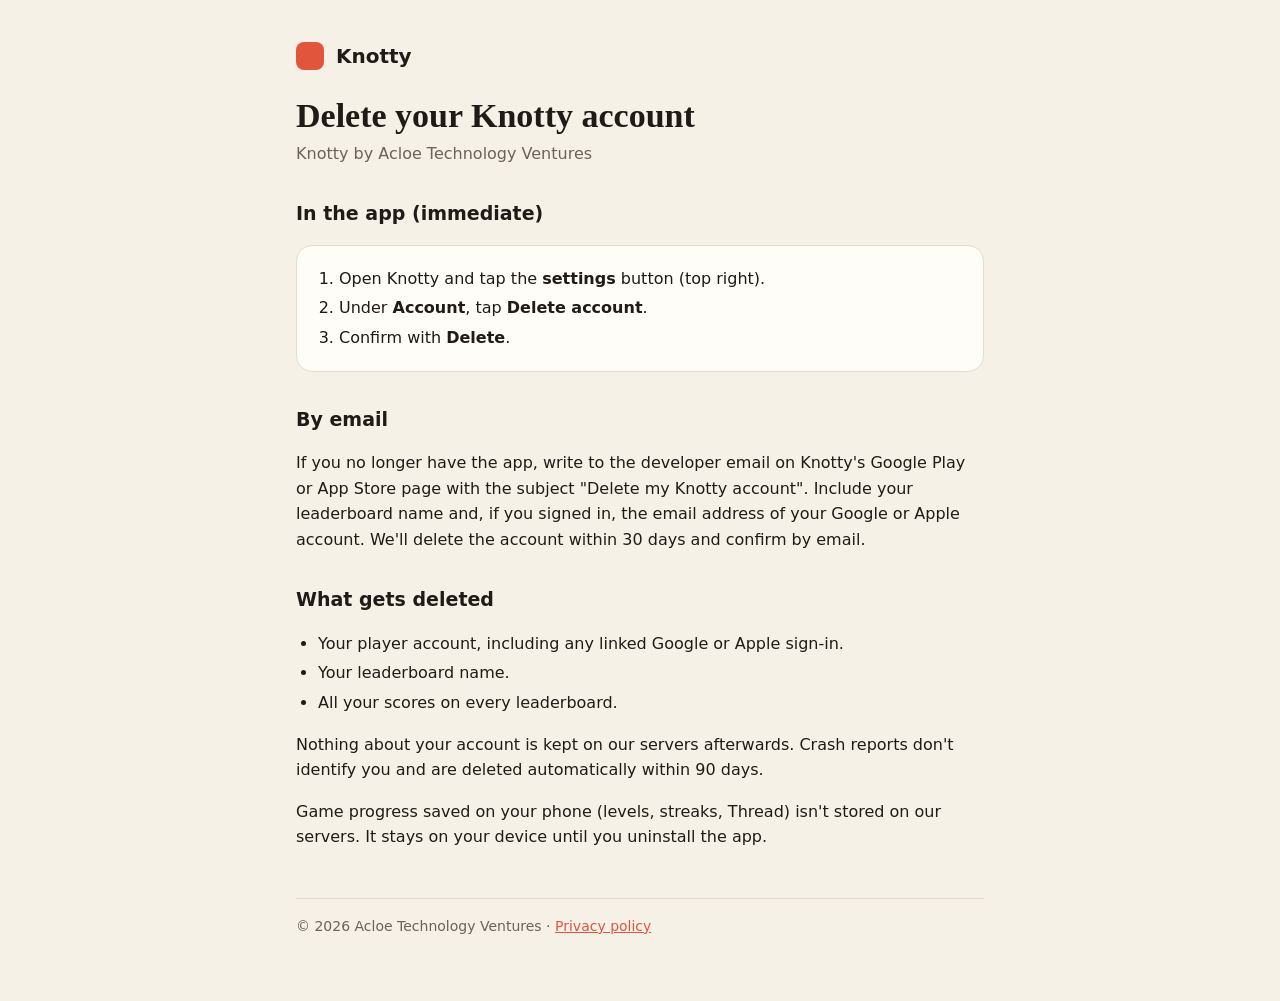
==== delete-account.html @ 63ff70aa "Knotty privacy policy and account deletion pages" ====
<!doctype html>
<html lang="en">
<head>
  <meta charset="utf-8">
  <meta name="viewport" content="width=device-width, initial-scale=1">
  <title>Delete Your Knotty Account</title>
  <link rel="stylesheet" href="style.css">
</head>
<body>
<main>
  <header><span class="mark"></span><a href="./">Knotty</a></header>

  <h1>Delete your Knotty account</h1>
  <p class="updated">Knotty by Acloe Technology Ventures</p>

  <h2>In the app (immediate)</h2>
  <div class="card">
    <ol>
      <li>Open Knotty and tap the <strong>settings</strong> button (top right).</li>
      <li>Under <strong>Account</strong>, tap <strong>Delete account</strong>.</li>
      <li>Confirm with <strong>Delete</strong>.</li>
    </ol>
  </div>

  <h2>By email</h2>
  <p>If you no longer have the app, write to the developer email on Knotty's
  Google Play or App Store page with the subject "Delete my Knotty account". Include your leaderboard name
  and, if you signed in, the email address of your Google or Apple account.
  We'll delete the account within 30 days and confirm by email.</p>

  <h2>What gets deleted</h2>
  <ul>
    <li>Your player account, including any linked Google or Apple sign-in.</li>
    <li>Your leaderboard name.</li>
    <li>All your scores on every leaderboard.</li>
  </ul>
  <p>Nothing about your account is kept on our servers afterwards. Crash reports
  don't identify you and are deleted automatically within 90 days.</p>
  <p>Game progress saved on your phone (levels, streaks, Thread) isn't stored
  on our servers. It stays on your device until you uninstall the app.</p>

  <footer>© 2026 Acloe Technology Ventures · <a href="privacy.html">Privacy policy</a></footer>
</main>
</body>
</html>
---- style.css ----
:root {
  --bg: #f6f1e7;
  --surface: #fffdf8;
  --ink: #1f1b16;
  --muted: #6b6258;
  --line: #e4dccd;
  --accent: #e2553d;
}

@media (prefers-color-scheme: dark) {
  :root {
    --bg: #11151c;
    --surface: #181e27;
    --ink: #eef1f5;
    --muted: #9aa4b2;
    --line: #2a3340;
    --accent: #ff7a5c;
  }
}

* { box-sizing: border-box; }

body {
  margin: 0;
  background: var(--bg);
  color: var(--ink);
  font: 16px/1.6 system-ui, -apple-system, "Segoe UI", Roboto, sans-serif;
}

main {
  max-width: 720px;
  margin: 0 auto;
  padding: 40px 16px 64px;
}

header { display: flex; align-items: center; gap: 12px; margin-bottom: 8px; }
header a { color: inherit; text-decoration: none; font-weight: 700; font-size: 20px; }
.mark { width: 28px; height: 28px; border-radius: 8px; background: var(--accent); }

h1 { font-family: Georgia, "Times New Roman", serif; font-size: 34px; line-height: 1.2; margin: 24px 0 4px; }
h2 { font-size: 19px; margin: 32px 0 8px; }
.updated { color: var(--muted); margin: 0 0 24px; }

a { color: var(--accent); }

.card {
  background: var(--surface);
  border: 1px solid var(--line);
  border-radius: 16px;
  padding: 4px 20px;
  margin: 16px 0;
}

ol, ul { padding-left: 22px; }
li { margin: 4px 0; }

footer { color: var(--muted); font-size: 14px; margin-top: 48px; border-top: 1px solid var(--line); padding-top: 16px; }
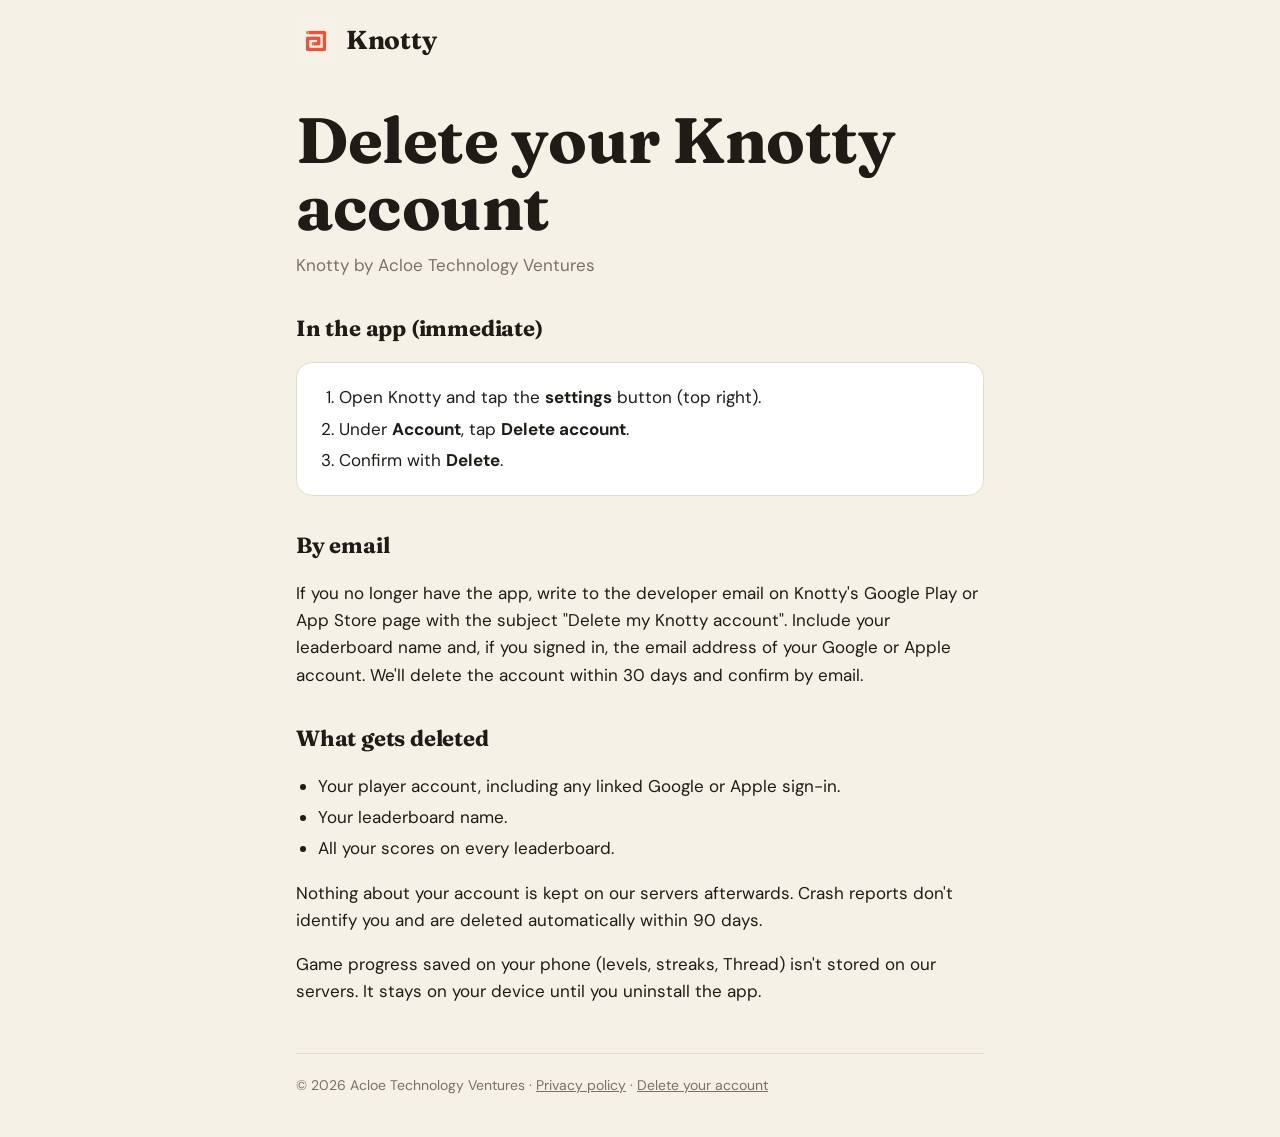
==== commit 31ec98dd: "Update site" ====
--- a/delete-account.html
+++ b/delete-account.html
@@ -4,12 +4,22 @@
   <meta charset="utf-8">
   <meta name="viewport" content="width=device-width, initial-scale=1">
   <title>Delete Your Knotty Account</title>
+  <link rel="icon" type="image/png" href="assets/favicon.png">
+  <link rel="apple-touch-icon" href="assets/apple-touch-icon.png">
   <link rel="stylesheet" href="style.css">
 </head>
 <body>
+<div class="wrap narrow">
+  <header class="bar">
+    <a class="brand" href="./">
+      <picture>
+        <source srcset="assets/icon-dark.png" media="(prefers-color-scheme: dark)">
+        <img src="assets/icon.png" alt="" width="40" height="40">
+      </picture>
+      <span>Knotty</span>
+    </a>
+  </header>
 <main>
-  <header><span class="mark"></span><a href="./">Knotty</a></header>
-
   <h1>Delete your Knotty account</h1>
   <p class="updated">Knotty by Acloe Technology Ventures</p>
 
@@ -39,7 +49,12 @@
   <p>Game progress saved on your phone (levels, streaks, Thread) isn't stored
   on our servers. It stays on your device until you uninstall the app.</p>
 
-  <footer>© 2026 Acloe Technology Ventures · <a href="privacy.html">Privacy policy</a></footer>
 </main>
+  <footer>
+    © 2026 Acloe Technology Ventures ·
+    <a href="privacy.html">Privacy policy</a> ·
+    <a href="delete-account.html">Delete your account</a>
+  </footer>
+</div>
 </body>
 </html>
--- a/style.css
+++ b/style.css
@@ -1,48 +1,115 @@
+/* Knotty's Paper (light) and Midnight (dark) themes, as in the app. */
+@font-face { font-family: "Fraunces"; font-weight: 700; font-display: swap; src: url(assets/fonts/Fraunces-Bold.ttf) format("truetype"); }
+@font-face { font-family: "DM Sans"; font-weight: 400; font-display: swap; src: url(assets/fonts/DMSans-Regular.ttf) format("truetype"); }
+@font-face { font-family: "DM Sans"; font-weight: 500; font-display: swap; src: url(assets/fonts/DMSans-Medium.ttf) format("truetype"); }
+@font-face { font-family: "DM Sans"; font-weight: 700; font-display: swap; src: url(assets/fonts/DMSans-Bold.ttf) format("truetype"); }
+
 :root {
   --bg: #f6f1e7;
-  --surface: #fffdf8;
+  --surface: #ffffff;
+  --surface-alt: #efe7d8;
+  --line: #e3dbcb;
   --ink: #1f1b16;
-  --muted: #6b6258;
-  --line: #e4dccd;
-  --accent: #e2553d;
+  --muted: #7a7163;
+  --accent: #e8553d;
+  --on-accent: #ffffff;
+  color-scheme: light;
 }
 
 @media (prefers-color-scheme: dark) {
   :root {
-    --bg: #11151c;
-    --surface: #181e27;
-    --ink: #eef1f5;
-    --muted: #9aa4b2;
-    --line: #2a3340;
-    --accent: #ff7a5c;
+    --bg: #121212;
+    --surface: #1c1c1c;
+    --surface-alt: #262626;
+    --line: #2e2e2e;
+    --ink: #ededed;
+    --muted: #8a8a8a;
+    --accent: #c6f432;
+    --on-accent: #121212;
+    color-scheme: dark;
   }
 }
 
 * { box-sizing: border-box; }
 
+html { -webkit-text-size-adjust: 100%; }
+
 body {
   margin: 0;
   background: var(--bg);
   color: var(--ink);
-  font: 16px/1.6 system-ui, -apple-system, "Segoe UI", Roboto, sans-serif;
+  font: 17px/1.6 "DM Sans", system-ui, -apple-system, "Segoe UI", sans-serif;
 }
 
-main {
-  max-width: 720px;
-  margin: 0 auto;
-  padding: 40px 16px 64px;
+a { color: var(--accent); }
+img { display: block; max-width: 100%; }
+
+.wrap { max-width: 1040px; margin: 0 auto; padding: 0 16px; }
+.narrow { max-width: 720px; }
+
+/* Header */
+.bar { display: flex; align-items: center; gap: 12px; padding: 20px 0; }
+.brand { display: flex; align-items: center; gap: 10px; color: inherit; text-decoration: none; }
+.brand img { width: 40px; height: 40px; }
+.brand span { font-family: "Fraunces", Georgia, serif; font-weight: 700; font-size: 26px; letter-spacing: -0.3px; }
+.bar nav { margin-left: auto; display: flex; gap: 14px; }
+.bar nav a { color: var(--muted); text-decoration: none; font-weight: 500; font-size: 15px; white-space: nowrap; }
+.bar nav a:hover { color: var(--ink); }
+
+h1, h2 { font-family: "Fraunces", Georgia, serif; font-weight: 700; letter-spacing: -0.5px; }
+h1 { font-size: clamp(36px, 7vw, 64px); line-height: 1.05; margin: 24px 0 12px; }
+h2 { font-size: 22px; margin: 32px 0 8px; letter-spacing: -0.2px; }
+
+/* Landing page */
+.hero { display: grid; gap: 24px; align-items: center; padding: 24px 0 8px; }
+.hero .lede { color: var(--muted); font-size: clamp(18px, 2.4vw, 22px); max-width: 32ch; margin: 0 0 20px; }
+.hero .icon { width: clamp(96px, 16vw, 168px); height: auto; border-radius: 24%; box-shadow: 0 18px 40px rgb(0 0 0 / 0.12); }
+.soon {
+  display: inline-block;
+  padding: 8px 16px;
+  border-radius: 999px;
+  background: var(--surface-alt);
+  color: var(--ink);
+  font-weight: 700;
+  font-size: 15px;
+}
+@media (min-width: 760px) {
+  .hero { grid-template-columns: 1fr auto; padding: 48px 0 24px; }
 }
 
-header { display: flex; align-items: center; gap: 12px; margin-bottom: 8px; }
-header a { color: inherit; text-decoration: none; font-weight: 700; font-size: 20px; }
-.mark { width: 28px; height: 28px; border-radius: 8px; background: var(--accent); }
+.shots {
+  display: grid;
+  grid-auto-flow: column;
+  grid-auto-columns: min(62vw, 240px);
+  gap: 16px;
+  overflow-x: auto;
+  scroll-snap-type: x mandatory;
+  padding: 24px 16px 28px;
+  margin: 0 -16px;
+  scrollbar-width: thin;
+}
+.shots img {
+  width: 100%;
+  height: auto;
+  aspect-ratio: 9 / 16;
+  border-radius: 18px;
+  border: 1px solid var(--line);
+  scroll-snap-align: center;
+}
 
-h1 { font-family: Georgia, "Times New Roman", serif; font-size: 34px; line-height: 1.2; margin: 24px 0 4px; }
-h2 { font-size: 19px; margin: 32px 0 8px; }
+.features { display: grid; gap: 14px; margin: 8px 0 40px; }
+@media (min-width: 640px) { .features { grid-template-columns: 1fr 1fr; } }
+.feature {
+  background: var(--surface);
+  border: 1px solid var(--line);
+  border-radius: 20px;
+  padding: 18px 20px;
+}
+.feature h3 { margin: 0 0 4px; font-size: 18px; }
+.feature p { margin: 0; color: var(--muted); }
+
+/* Policy pages */
 .updated { color: var(--muted); margin: 0 0 24px; }
-
-a { color: var(--accent); }
-
 .card {
   background: var(--surface);
   border: 1px solid var(--line);
@@ -50,8 +117,14 @@
   padding: 4px 20px;
   margin: 16px 0;
 }
-
 ol, ul { padding-left: 22px; }
 li { margin: 4px 0; }
 
-footer { color: var(--muted); font-size: 14px; margin-top: 48px; border-top: 1px solid var(--line); padding-top: 16px; }
+footer {
+  color: var(--muted);
+  font-size: 14px;
+  margin: 48px 0 0;
+  border-top: 1px solid var(--line);
+  padding: 20px 0 40px;
+}
+footer a { color: inherit; }
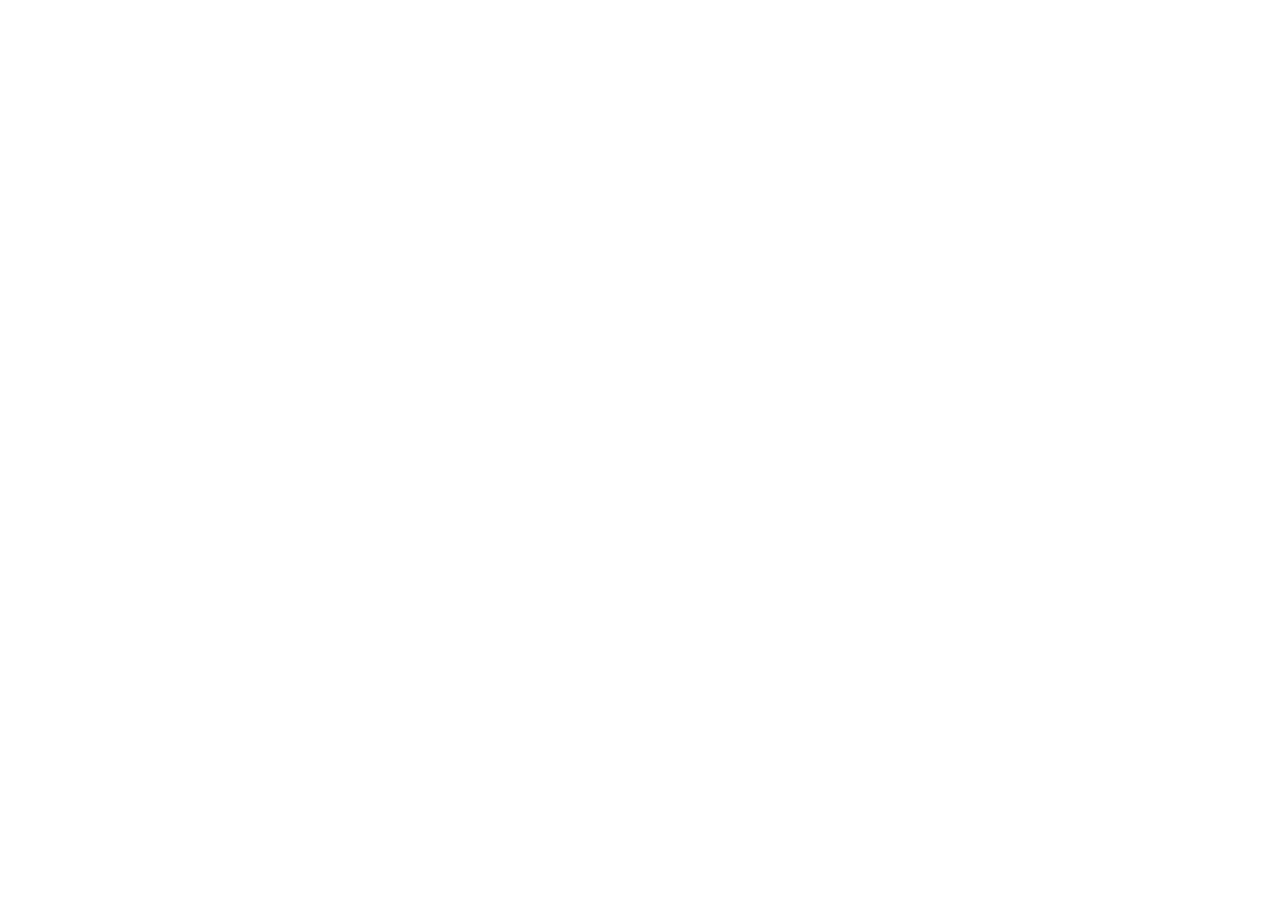
==== commit 4efa8ad1: "Update site" ====
--- a/delete-account.html
+++ b/delete-account.html
@@ -4,57 +4,13 @@
   <meta charset="utf-8">
   <meta name="viewport" content="width=device-width, initial-scale=1">
   <title>Delete Your Knotty Account</title>
-  <link rel="icon" type="image/png" href="assets/favicon.png">
-  <link rel="apple-touch-icon" href="assets/apple-touch-icon.png">
-  <link rel="stylesheet" href="style.css">
+  <!-- Knotty's pages now live on games.acloe.com. This forwards old links
+       (store listings, bookmarks). app-ads.txt stays on this site. -->
+  <link rel="canonical" href="https://games.acloe.com/knotty/delete-account.html">
+  <meta http-equiv="refresh" content="0; url=https://games.acloe.com/knotty/delete-account.html">
+  <script>location.replace("https://games.acloe.com/knotty/delete-account.html");</script>
 </head>
 <body>
-<div class="wrap narrow">
-  <header class="bar">
-    <a class="brand" href="./">
-      <picture>
-        <source srcset="assets/icon-dark.png" media="(prefers-color-scheme: dark)">
-        <img src="assets/icon.png" alt="" width="40" height="40">
-      </picture>
-      <span>Knotty</span>
-    </a>
-  </header>
-<main>
-  <h1>Delete your Knotty account</h1>
-  <p class="updated">Knotty by Acloe Technology Ventures</p>
-
-  <h2>In the app (immediate)</h2>
-  <div class="card">
-    <ol>
-      <li>Open Knotty and tap the <strong>settings</strong> button (top right).</li>
-      <li>Under <strong>Account</strong>, tap <strong>Delete account</strong>.</li>
-      <li>Confirm with <strong>Delete</strong>.</li>
-    </ol>
-  </div>
-
-  <h2>By email</h2>
-  <p>If you no longer have the app, write to the developer email on Knotty's
-  Google Play or App Store page with the subject "Delete my Knotty account". Include your leaderboard name
-  and, if you signed in, the email address of your Google or Apple account.
-  We'll delete the account within 30 days and confirm by email.</p>
-
-  <h2>What gets deleted</h2>
-  <ul>
-    <li>Your player account, including any linked Google or Apple sign-in.</li>
-    <li>Your leaderboard name.</li>
-    <li>All your scores on every leaderboard.</li>
-  </ul>
-  <p>Nothing about your account is kept on our servers afterwards. Crash reports
-  don't identify you and are deleted automatically within 90 days.</p>
-  <p>Game progress saved on your phone (levels, streaks, Thread) isn't stored
-  on our servers. It stays on your device until you uninstall the app.</p>
-
-</main>
-  <footer>
-    © 2026 Acloe Technology Ventures ·
-    <a href="privacy.html">Privacy policy</a> ·
-    <a href="delete-account.html">Delete your account</a>
-  </footer>
-</div>
+  <p>This page has moved to <a href="https://games.acloe.com/knotty/delete-account.html">https://games.acloe.com/knotty/delete-account.html</a>.</p>
 </body>
 </html>
